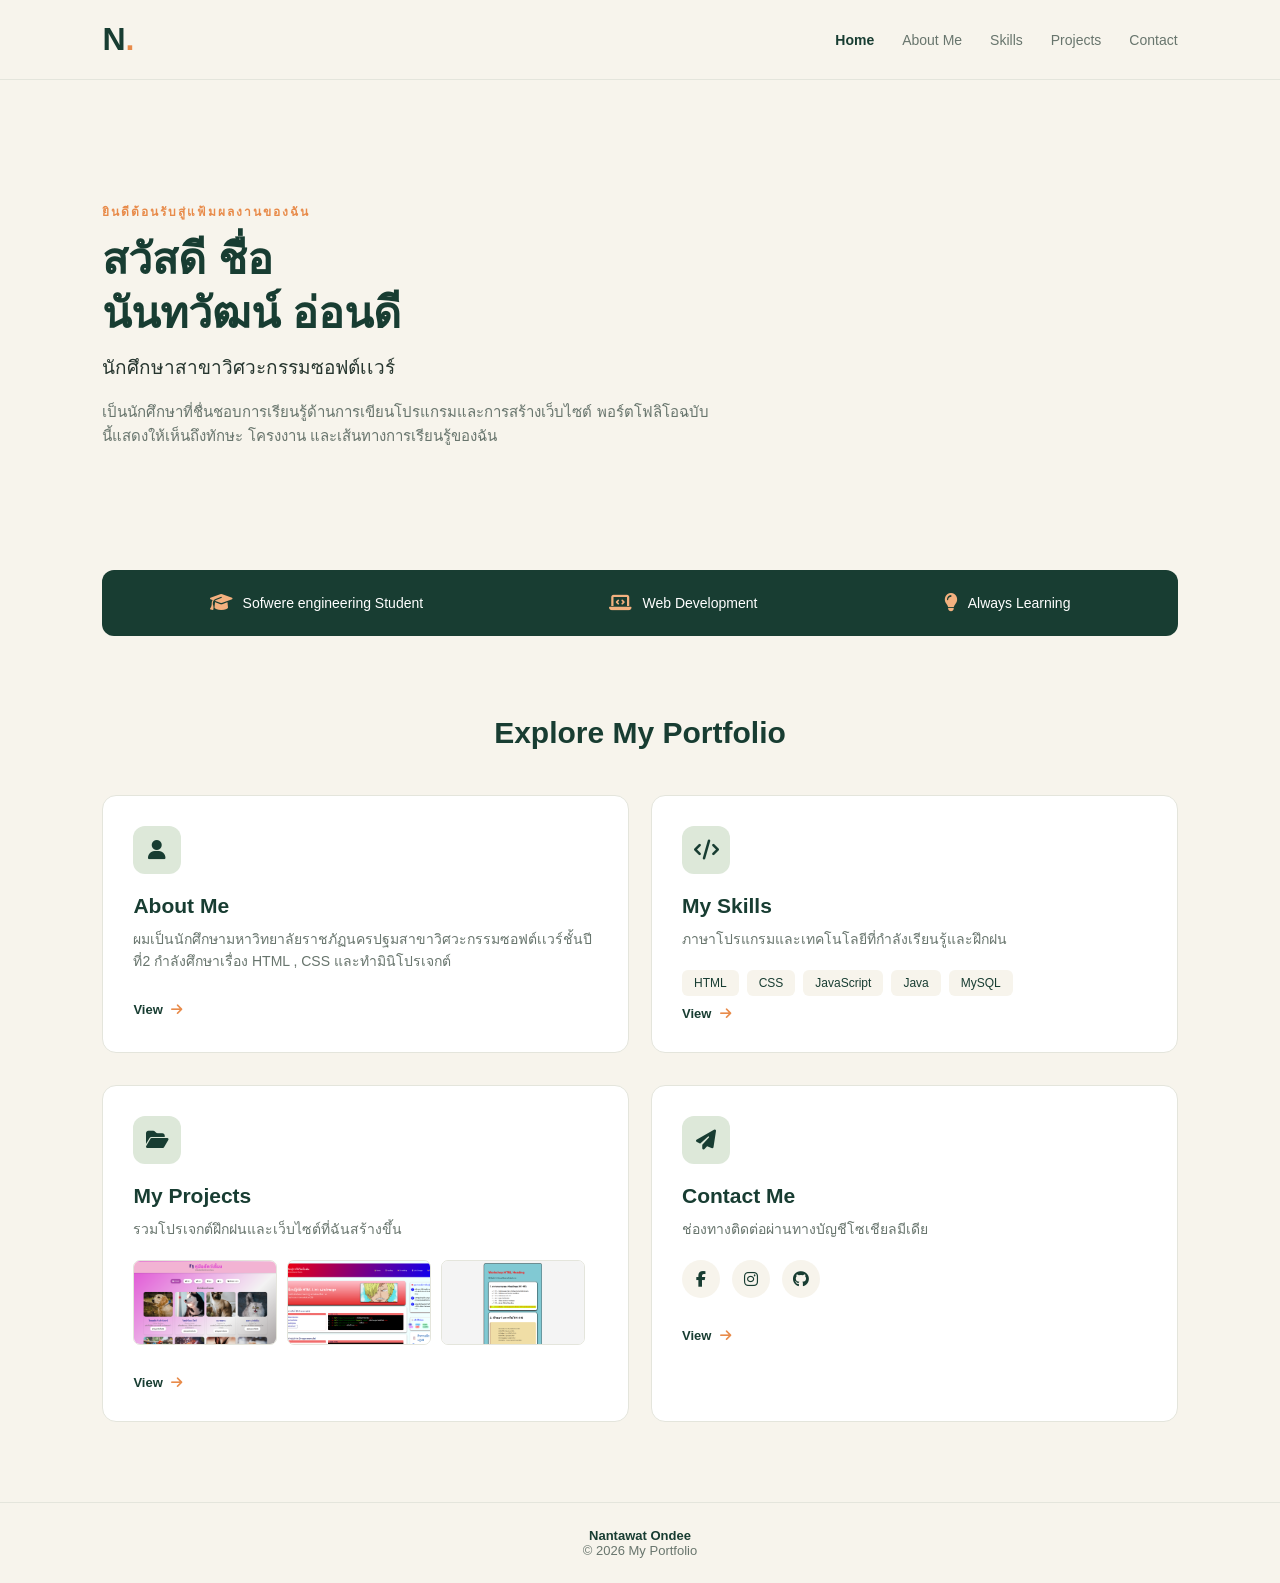
==== index.html @ f81a3033 "update" ====
<!DOCTYPE html>
<html lang="en">

<head>
    <meta charset="UTF-8">
    <meta name="viewport" content="width=device-width, initial-scale=1.0">
    <title>Portfolio - Nantawat Ondee</title>

    <link rel="stylesheet" href="style.css">

    <!-- Font Awesome -->
    <link rel="stylesheet" href="https://cdnjs.cloudflare.com/ajax/libs/font-awesome/6.5.2/css/all.min.css">
</head>

<body>

    <!-- Navbar -->
    <header class="navbar">
        <a href="index.html" class="logo">N<span>.</span></a>

        <nav>
            <a href="index.html" class="active">Home</a>
            <a href="about.html">About Me</a>
            <a href="skills.html">Skills</a>
            <a href="projects.html">Projects</a>
            <a href="contact.html">Contact</a>
        </nav>
    </header>

    <main class="container">

        <!-- Hero Section -->
        <section class="hero">
            <div class="hero-text">
                <p class="small-title">ยินดีต้อนรับสู่แฟ้มผลงานของฉัน</p>

                <h1>สวัสดี ชื่อ<span>นันทวัฒน์ อ่อนดี</span></h1>

                <h2>นักศึกษาสาขาวิศวะกรรมซอฟต์เเวร์</h2>

                <p class="hero-description">
                    เป็นนักศึกษาที่ชื่นชอบการเรียนรู้ด้านการเขียนโปรแกรมและการสร้างเว็บไซต์
                    พอร์ตโฟลิโอฉบับนี้แสดงให้เห็นถึงทักษะ โครงงาน และเส้นทางการเรียนรู้ของฉัน
                </p>


        </section>

        <!-- Information Bar -->
        <section class="info-bar">
            <div>
                <i class="fa-solid fa-graduation-cap"></i>
                <span>Sofwere engineering Student</span>
            </div>

            <div>
                <i class="fa-solid fa-laptop-code"></i>
                <span>Web Development</span>
            </div>

            <div>
                <i class="fa-solid fa-lightbulb"></i>
                <span>Always Learning</span>
            </div>
        </section>

        <!-- Main Cards -->
        <section class="content-section">
            <div class="section-heading">

                <h2>Explore My Portfolio</h2>
                <!-- <p>Learn more about me and what I have been working on.</p> -->
            </div>

            <div class="card-grid">

                <!-- About Me -->
                <article class="content-card about-card">
                    <div class="card-icon">
                        <i class="fa-solid fa-user"></i>
                    </div>

                    <h3>About Me</h3>

                    <p>
                        ผมเป็นนักศึกษามหาวิทยาลัยราชภัฏนครปฐมสาขาวิศวะกรรมซอฟต์เเวร์ชั้นปีที่2 กำลังศึกษาเรื่อง HTML ,
                        CSS และทำมินิโปรเจกต์
                    </p>

                    <a href="about.html" class="card-link">
                        View <i class="fa-solid fa-arrow-right"></i>
                    </a>
                </article>

                <!-- Skills -->
                <article class="content-card" >
                    <div class="card-icon">
                        <i class="fa-solid fa-code"></i>
                    </div>

                    <h3>My Skills</h3>

                    <p>
                        ภาษาโปรแกรมและเทคโนโลยีที่กำลังเรียนรู้และฝึกฝน
                    </p>

                    <div class="tag-list">
                        <span>HTML</span>
                        <span>CSS</span>
                        <span>JavaScript</span>
                        <span>Java</span>
                        <span>MySQL</span>
                    </div>

                    <a href="skills.html" class="card-link">
                        View  <i class="fa-solid fa-arrow-right"></i>
                    </a>
                </article>

                <!-- Projects -->
                <article class="content-card" >
                    <div class="card-icon">
                        <i class="fa-solid fa-folder-open"></i>
                    </div>

                    <h3>My Projects</h3>

                    <p>
                        รวมโปรเจกต์ฝึกฝนและเว็บไซต์ที่ฉันสร้างขึ้น
                    </p>

                    <div class="project-preview">
                        <img src="img/pet01.png" alt="Pet website project">
                        <img src="img/link.png" alt="Website project">
                        <img src="img/heading.png" alt="HTML project">
                    </div>

                    <a href="projects.html" class="card-link">
                        View  <i class="fa-solid fa-arrow-right"></i>
                    </a>
                </article>

                <!-- Contact -->
                <article class="content-card" >
                    <div class="card-icon">
                        <i class="fa-solid fa-paper-plane"></i>
                    </div>

                    <h3>Contact Me</h3>

                    <p>
                        ช่องทางติดต่อผ่านทางบัญชีโซเชียลมีเดีย
                    </p>

                    <div class="social-links">
                        <a href="https://www.facebook.com/" target="_blank" rel="noopener noreferrer"
                            aria-label="Facebook">
                            <i class="fa-brands fa-facebook-f"></i>
                        </a>

                        <a href="https://www.instagram.com/nantw4t_/" target="_blank" rel="noopener noreferrer"
                            aria-label="Instagram">
                            <i class="fa-brands fa-instagram"></i>
                        </a>

                        <a href="https://github.com/" target="_blank" rel="noopener noreferrer" aria-label="GitHub">
                            <i class="fa-brands fa-github"></i>
                        </a>
                    </div>

                    <a href="contact.html" class="card-link">
                        View  <i class="fa-solid fa-arrow-right"></i>
                    </a>
                </article>

            </div>
        </section>

    </main>

    <!-- Footer -->
    <footer class="footer">
        <p> <span>Nantawat Ondee</span></p>
        <p>© 2026 My Portfolio</p>
    </footer>

</body>

</html>
---- style.css ----
/* ===== Basic Settings ===== */
:root {
    --cream: #f7f4ec;
    --green: #183d32;
    --sage: #dde8d9;
    --orange: #e88b4a;
    --white: #ffffff;
    --text: #26352e;
    --muted: #68756d;
    --border: #e4e5dc;
}

* {
    margin: 0;
    padding: 0;
    box-sizing: border-box;
    scroll-behavior: smooth;
}

body {
    font-family: Arial, sans-serif;
    background: var(--cream);
    color: var(--text);
}

a {
    text-decoration: none;
}


/* ===== Navbar ===== */
.navbar {
    width: 100%;
    min-height: 80px;
    padding: 18px 8%;
    display: flex;
    justify-content: space-between;
    align-items: center;
    background: var(--cream);
    border-bottom: 1px solid var(--border);
}

.logo {
    font-size: 32px;
    font-weight: bold;
    color: var(--green);
}

.logo span {
    color: var(--orange);
}

.navbar nav {
    display: flex;
    gap: 28px;
    flex-wrap: wrap;
}

.navbar nav a {
    color: var(--muted);
    font-size: 14px;
    transition: 0.3s;
}

.navbar nav a:hover,
.navbar nav a.active {
    color: var(--green);
    font-weight: bold;
}

/* ===== Main Container ===== */
.container {
    width: 84%;
    max-width: 1200px;
    margin: auto;
}

/* ===== Hero Section ===== */
.hero {
    min-height: 490px;
    display: grid;
    grid-template-columns: 1.2fr 0.8fr;
    align-items: center;
    gap: 60px;
    padding: 60px 0;
}

.small-title {
    color: var(--orange);
    font-size: 12px;
    font-weight: bold;
    letter-spacing: 2px;
    margin-bottom: 12px;
}

.hero h1 {
    font-size: 43px;
    line-height: 1.25;
    color: var(--green);
    margin-bottom: 12px;
}

.hero h1 span {
    display: block;
}

.hero h2 {
    font-size: 19px;
    font-weight: normal;
    margin-bottom: 18px;
}

.hero-description {
    /* max-width: 520px; */
    color: var(--muted);
    font-size: 15px;
}

.hero-buttons {
    display: flex;
    flex-wrap: wrap;
    gap: 12px;
    margin-top: 28px;
}

.btn-primary,
.btn-secondary {
    padding: 12px 20px;
    border-radius: 8px;
    font-size: 14px;
    transition: 0.3s;
}

.btn-primary {
    background: var(--green);
    color: var(--white);
}

.btn-primary:hover {
    background: var(--orange);
    transform: translateY(-3px);
}

.btn-secondary {
    border: 1px solid var(--green);
    color: var(--green);
}

.btn-secondary:hover {
    background: var(--sage);
}

/* ===== Hero Image ===== */
.hero-image {
    position: relative;
    max-width: 430px;
    justify-self: end;
}

.image-frame {
    padding: 12px;
    background: var(--sage);
    border-radius: 45% 45% 12px 12px;
    transform: rotate(2deg);
}

.image-frame img {
    width: 100%;
    height: 300px;
    object-fit: cover;
    border-radius: 45% 45% 8px 8px;
    transform: rotate(-2deg);
}

.image-label {
    position: absolute;
    bottom: 20px;
    left: -30px;
    padding: 12px 18px;
    background: var(--white);
    color: var(--green);
    border-radius: 8px;
    box-shadow: 0 8px 25px #183d3215;
    font-size: 13px;
}

.image-label i {
    color: var(--orange);
    margin-right: 7px;
}

/* ===== Information Bar ===== */
.info-bar {
    display: flex;
    justify-content: space-around;
    align-items: center;
    flex-wrap: wrap;
    gap: 20px;
    padding: 24px;
    background: var(--green);
    color: var(--white);
    border-radius: 12px; 
}

.info-bar div {
    display: flex;
    align-items: center;
    gap: 10px;
    font-size: 14px;
}

.info-bar i {
    color: #f3b17f;
    font-size: 18px;
}

/* ===== Content Section ===== */
.content-section {
    padding: 80px 0;
}

.section-heading {
    text-align: center;
    margin-bottom: 35px;
}

.section-heading h2 {
    color: var(--green);
    font-size: 30px;
    margin-bottom: 8px;
}

.section-heading > p:last-child {
    color: var(--muted);
    font-size: 14px;
}

/* ===== Cards ===== */
.card-grid {
    display: grid;
    grid-template-columns: repeat(2, 1fr);
    gap: 22px;
}

.content-card {
    padding: 30px;
    background: var(--white);
    border: 1px solid var(--border);
    border-radius: 14px;
    transition: 0.3s;

    margin-top: 10px;
}

.content-card:hover {
    transform: translateY(-5px);
    box-shadow: 0 12px 30px #183d3210;
    border-color: var(--sage);
}

.card-icon {
    width: 48px;
    height: 48px;
    display: flex;
    justify-content: center;
    align-items: center;
    background: var(--sage);
    color: var(--green);
    border-radius: 12px;
    font-size: 20px;
    margin-bottom: 20px;
}

.content-card h3 {
    color: var(--green);
    font-size: 21px;
    margin-bottom: 10px;
}

.content-card > p {
    color: var(--muted);
    font-size: 14px;
    margin-bottom: 20px;
}

/* ===== Skill Tags ===== */
.tag-list {
    display: flex;
    flex-wrap: wrap;
    gap: 8px;
}

.tag-list span {
    padding: 6px 12px;
    background: var(--cream);
    color: var(--green);
    border-radius: 6px;
    font-size: 12px;
}

/* ===== Project Preview ===== */
.project-preview {
    display: flex;
    gap: 10px;
    margin-bottom: 20px;
}

.project-preview img {
    width: 31%;
    height: 85px;
    object-fit: cover;
    border-radius: 7px;
    border: 1px solid var(--border);
}





/* ===== Links ===== */
.card-link {
    display: inline-block;
    color: var(--green);
    font-size: 13px;
    font-weight: bold;
    margin-top: 10px;
}

.card-link i {
    margin-left: 5px;
    color: var(--orange);
    transition: 0.3s;
}

.card-link:hover i {
    margin-left: 10px;
}

/* ===== Social Links ===== */
.social-links {
    display: flex;
    gap: 12px;
    margin-bottom: 20px;
}

.social-links a {
    width: 38px;
    height: 38px;
    display: flex;
    justify-content: center;
    align-items: center;
    background: var(--cream);
    color: var(--green);
    border-radius: 50%;
    transition: 0.3s;
}

.social-links a:hover {
    background: var(--orange);
    color: var(--white);
}

/* ===== Footer ===== */
.footer {
    padding: 25px 8%;
    border-top: 1px solid var(--border);
    text-align: center;
    color: var(--muted);
    font-size: 13px;
}

.footer span {
    color: var(--green);
    font-weight: bold;
}

/* ===== Responsive ===== */
@media (max-width: 850px) {
    .container {
        width: 90%;
    }

    .hero {
        grid-template-columns: 1fr 0.8fr;
        gap: 30px;
    }

    .hero h1 {
        font-size: 32px;
    }

    .navbar {
        padding: 18px 5%;
    }

    .navbar nav {
        gap: 15px;
    }
}

@media (max-width: 650px) {
    .navbar {
        flex-direction: column;
        gap: 12px;

    }

    .navbar nav {
        justify-content: center;
        gap: 14px;

    }

    .hero {
        grid-template-columns: 1fr;
        padding: 45px 0;
    }

    .hero-image {
        width: 85%;
        justify-self: center;
        margin-top: 20px;
    }

    .image-label {
        left: -10px;
    }

    .card-grid {
        grid-template-columns: 1fr;
    }

    .content-section {
        padding: 55px 0;
    }

    .section-heading h2 {
        font-size: 25px;
    }

    .info-bar {
        align-items: center;
        flex-direction: column;
    }
}
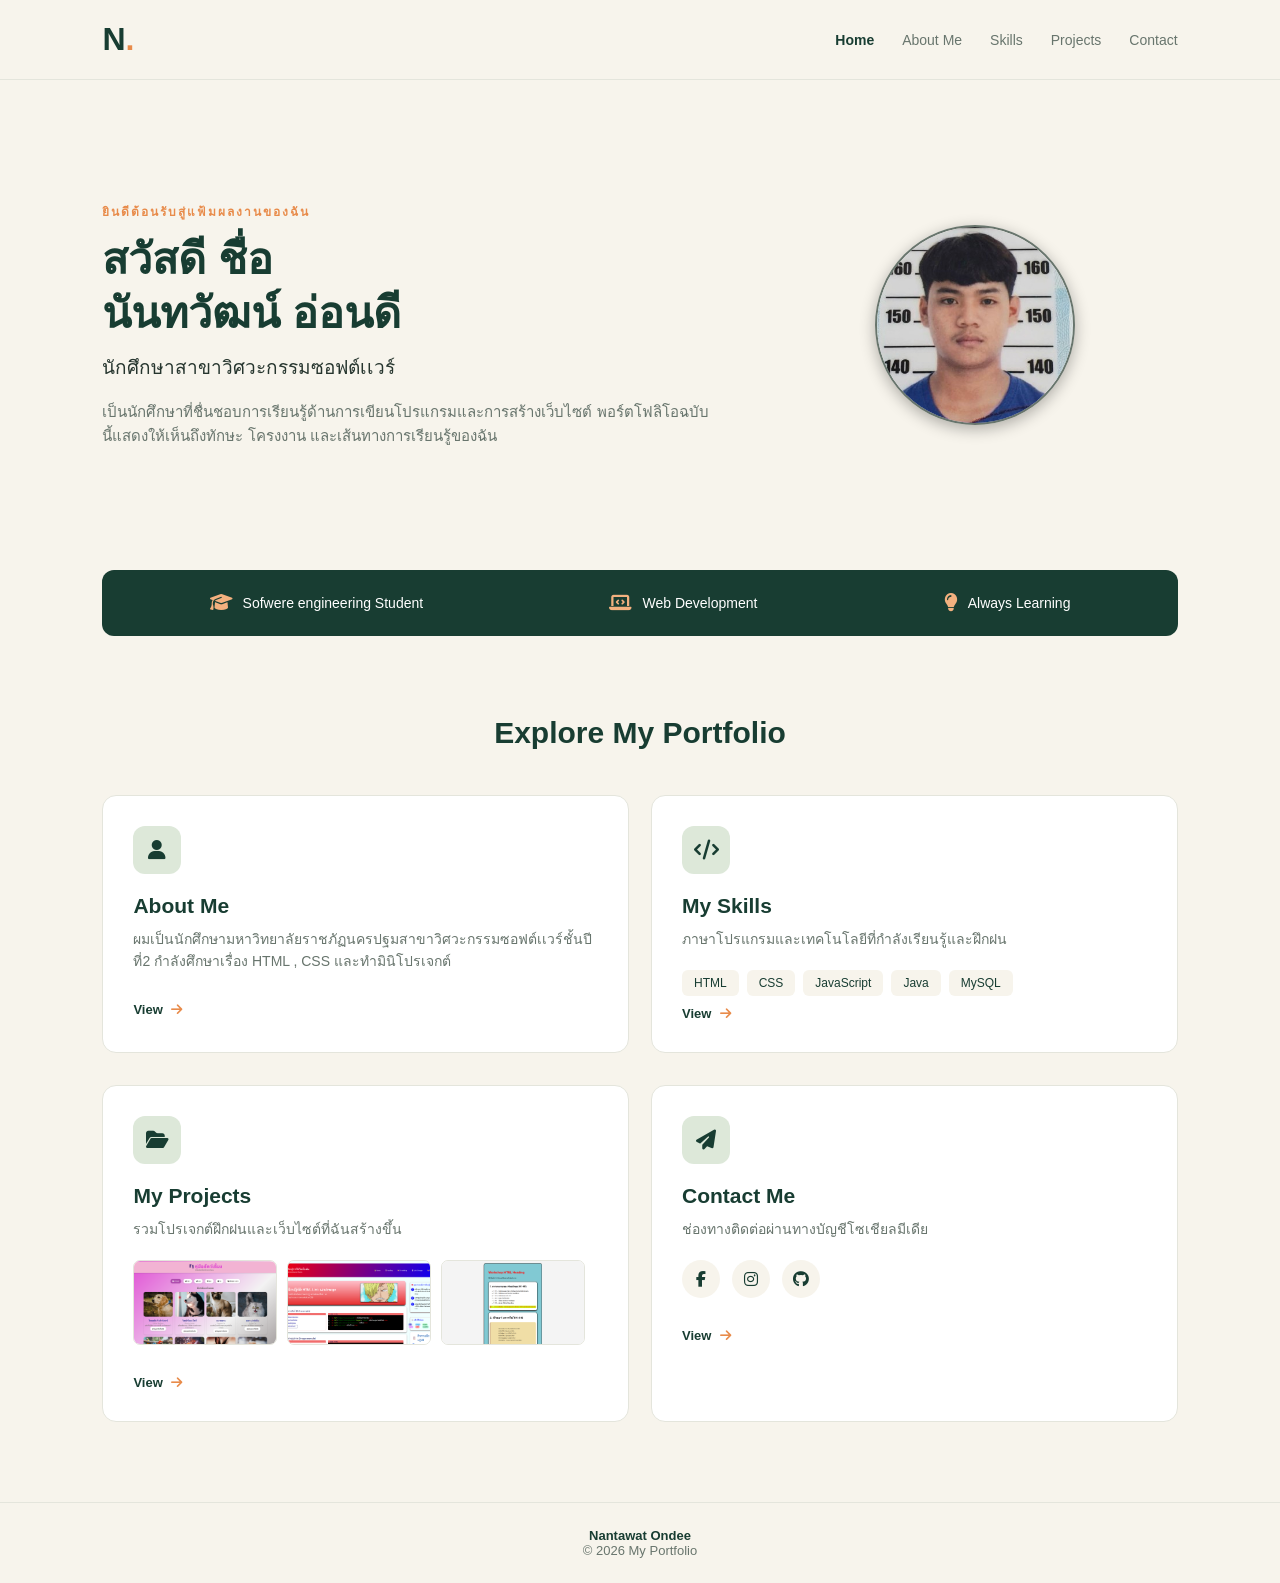
==== commit 5a812c57: "update" ====
--- a/index.html
+++ b/index.html
@@ -42,7 +42,13 @@
                     เป็นนักศึกษาที่ชื่นชอบการเรียนรู้ด้านการเขียนโปรแกรมและการสร้างเว็บไซต์
                     พอร์ตโฟลิโอฉบับนี้แสดงให้เห็นถึงทักษะ โครงงาน และเส้นทางการเรียนรู้ของฉัน
                 </p>
+            </div>
 
+            <div class="profile-image">
+                <img
+                    src="img/FDDFE8C0-87D0-4C79-902B-CF95BF494402-removebg-preview (1).png"
+                    alt="Nantawat Ondee">
+            </div>
 
         </section>
 
--- a/style.css
+++ b/style.css
@@ -94,6 +94,7 @@
     margin-bottom: 12px;
 }
 
+
 .hero h1 {
     font-size: 43px;
     line-height: 1.25;
@@ -115,6 +116,26 @@
     /* max-width: 520px; */
     color: var(--muted);
     font-size: 15px;
+}
+
+.profile-image {
+    display: flex;
+    justify-content: center;
+    align-items: center;
+
+}
+
+.profile-image img {
+    width: 200px;
+    height: 200px;
+
+    object-fit: cover;
+    border-radius: 50%;
+
+    border: 2px solid var(--muted);
+
+    /* เงารอบรูป */
+    box-shadow: 0 4px 15px rgba(0, 0, 0, 0.3);
 }
 
 .hero-buttons {
